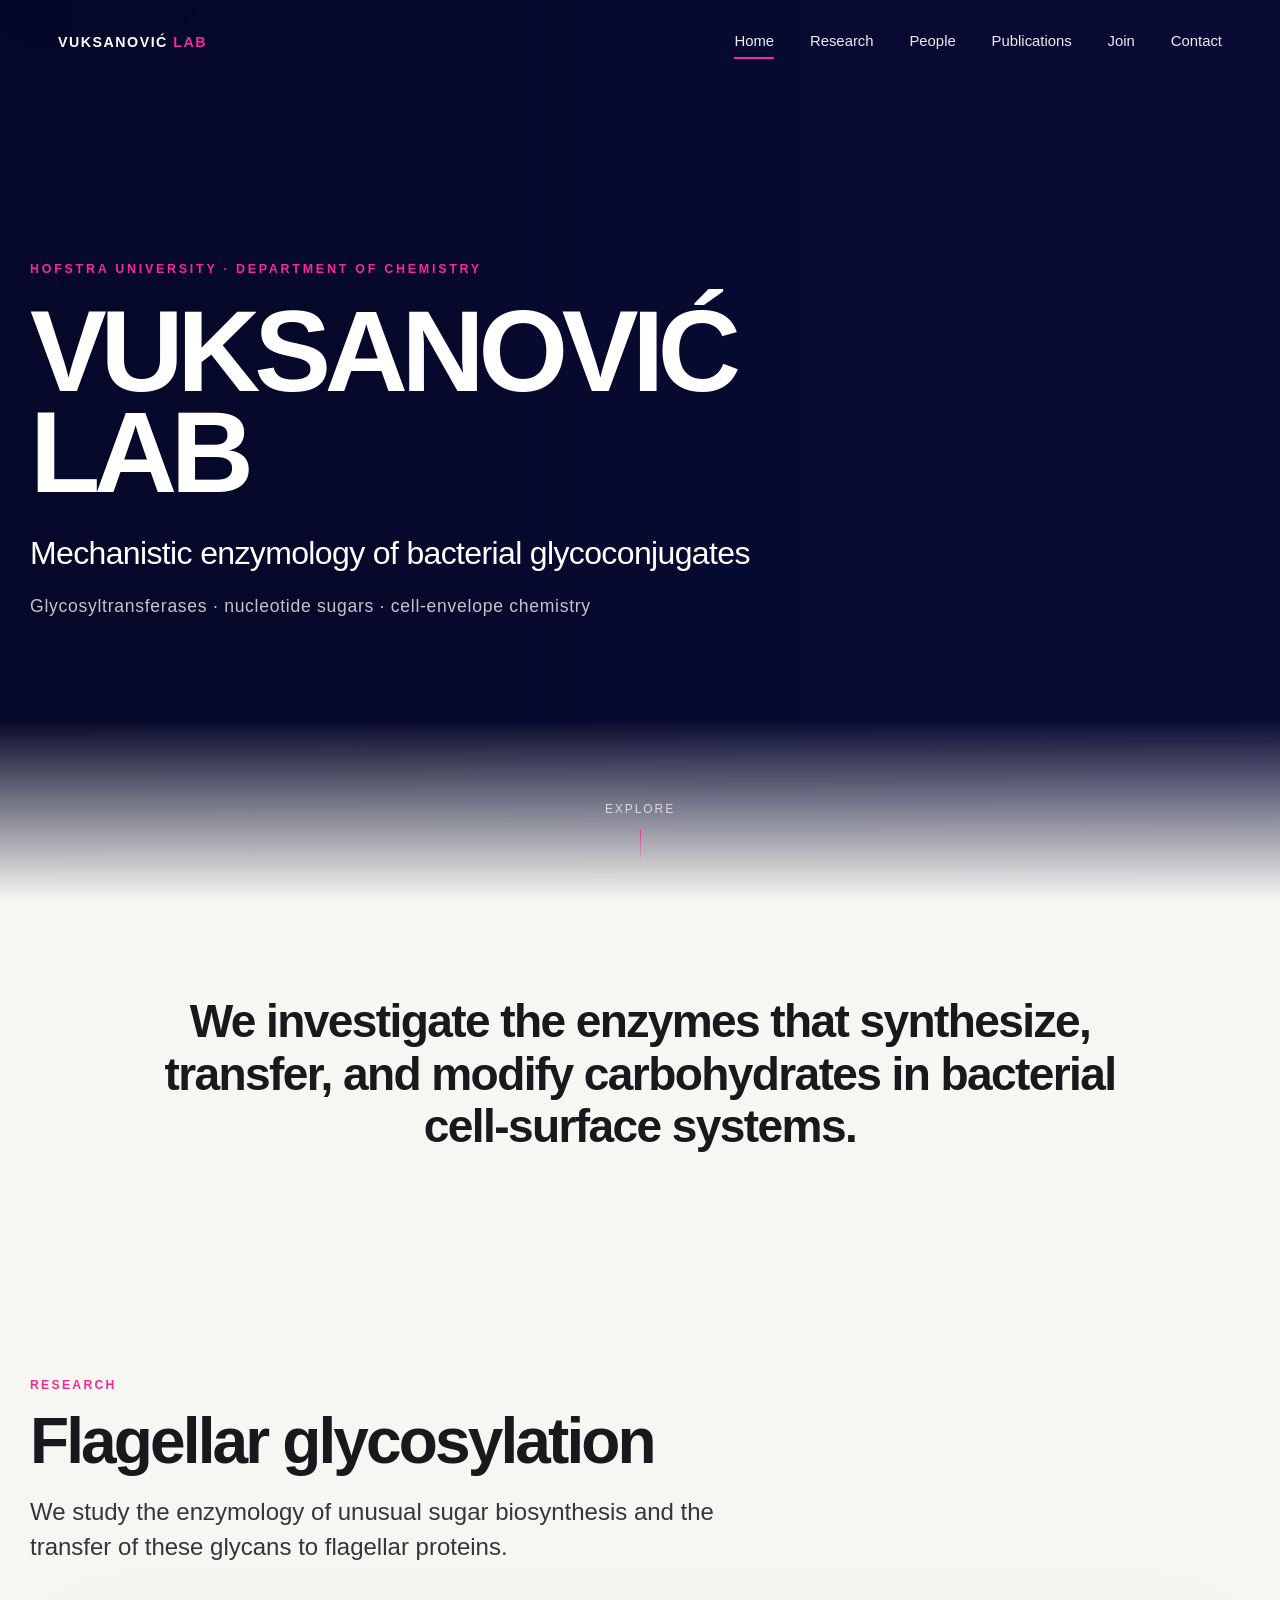
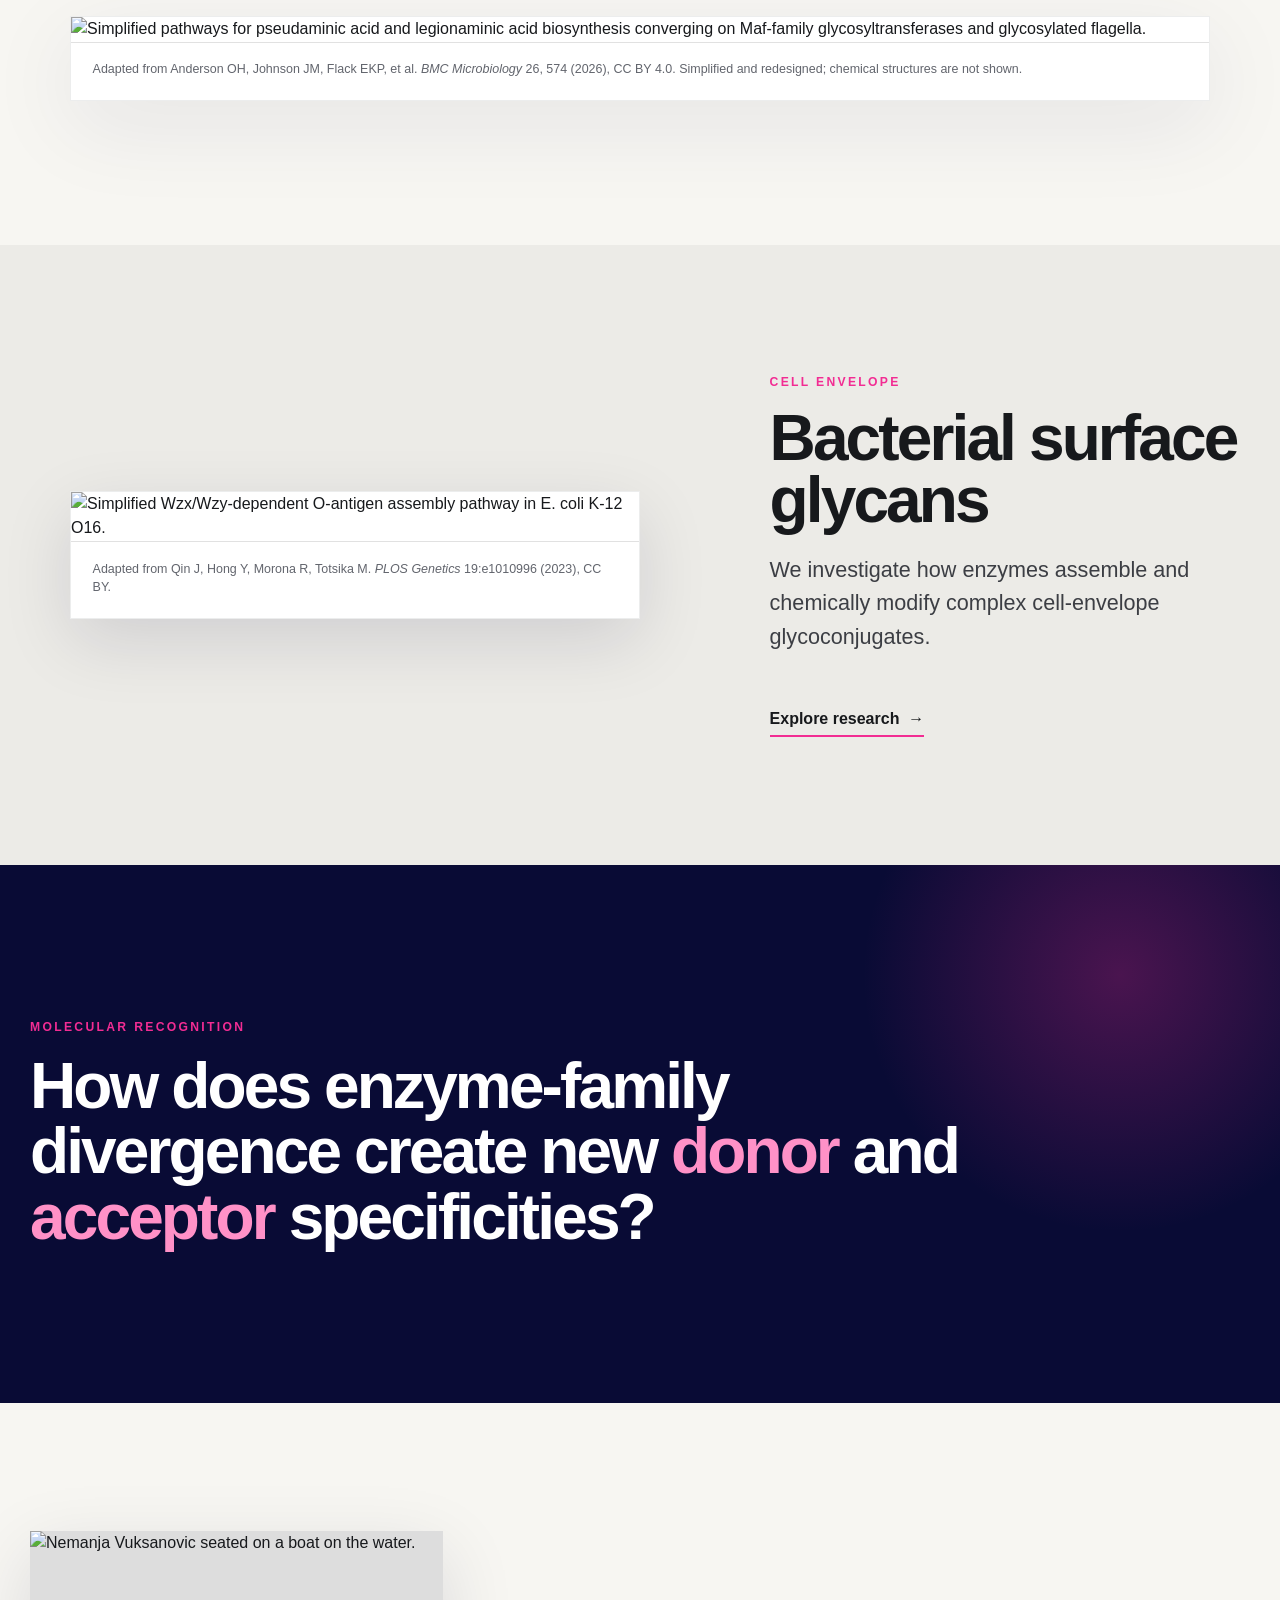
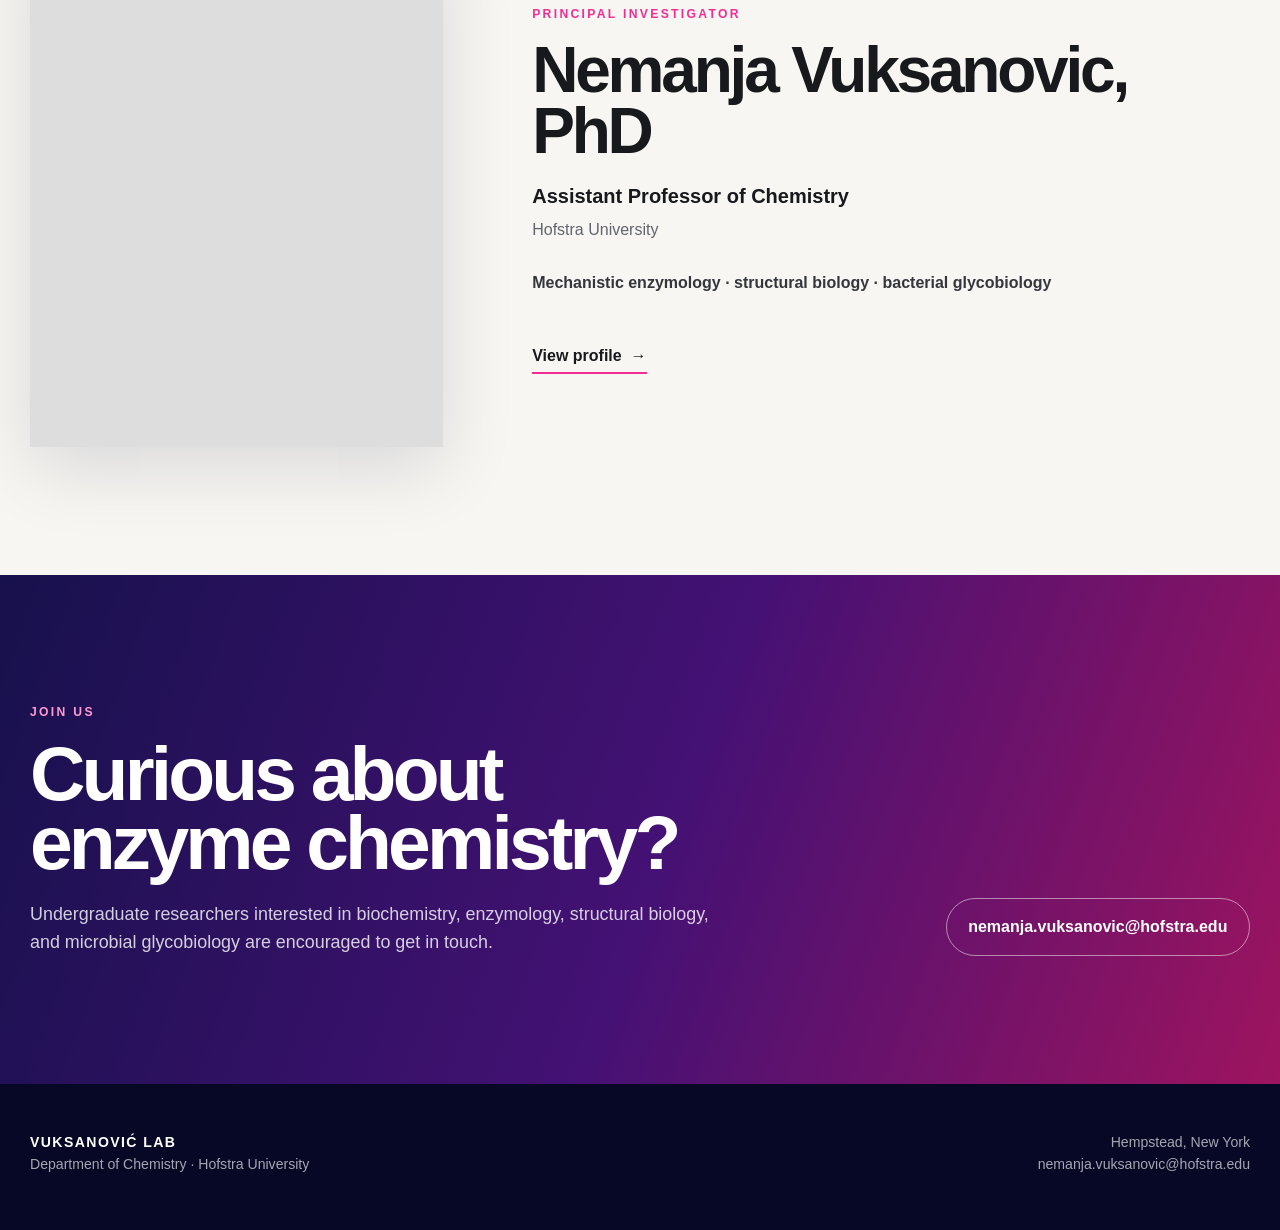
==== index.html @ 2b4db42e "Use approved site images" ====
<!doctype html><html lang="en"><head><meta charset="utf-8"><meta name="viewport" content="width=device-width,initial-scale=1"><meta name="description" content="Vuksanović Lab at Hofstra University: mechanistic enzymology of bacterial glycoconjugates."><title>Vuksanović Lab | Hofstra University</title><link rel="icon" href="assets/favicon.svg"><link rel="stylesheet" href="styles.css"></head><body>
<a class="skip-link" href="#main">Skip to content</a>
<header class="site-header"><nav class="nav" aria-label="Primary"><a class="brand" href="index.html">VUKSANOVIĆ <span>LAB</span></a><button class="menu-toggle" aria-label="Open menu" aria-expanded="false"><svg viewBox="0 0 24 24" aria-hidden="true"><path d="M4 7h16M4 12h16M4 17h16" fill="none" stroke="currentColor" stroke-width="2" stroke-linecap="round"/></svg></button><div class="nav-links"><a class="active" href="index.html">Home</a><a href="research.html">Research</a><a href="people.html">People</a><a href="publications.html">Publications</a><a href="join.html">Join</a><a href="contact.html">Contact</a></div></nav></header>
<main id="main">
<section class="hero"><div class="hero-bg" aria-hidden="true"></div><div class="hero-inner"><p class="eyebrow">Hofstra University · Department of Chemistry</p><h1>VUKSANOVIĆ<br>LAB</h1><p class="hero-subtitle">Mechanistic enzymology of bacterial glycoconjugates</p><p class="hero-meta">Glycosyltransferases · nucleotide sugars · cell-envelope chemistry</p></div><div class="scroll-mark">Explore</div></section>
<section class="section intro"><div class="container reveal"><p>We investigate the enzymes that synthesize, transfer, and modify carbohydrates in bacterial cell-surface systems.</p></div></section>
<section class="section"><div class="container"><div class="reveal"><div class="section-label">Research</div><h2>Flagellar glycosylation</h2><p class="section-lead">We study the enzymology of unusual sugar biosynthesis and the transfer of these glycans to flagellar proteins.</p></div><figure class="figure-card reveal"><img src="https://static.wixstatic.com/media/f7b868_c446d210736243a59dfef25946518d5f~mv2.png" alt="Simplified pathways for pseudaminic acid and legionaminic acid biosynthesis converging on Maf-family glycosyltransferases and glycosylated flagella."><figcaption>Adapted from Anderson OH, Johnson JM, Flack EKP, et al. <em>BMC Microbiology</em> 26, 574 (2026), CC BY 4.0. Simplified and redesigned; chemical structures are not shown.</figcaption></figure></div></section>
<section class="section alt-section"><div class="container split"><figure class="figure-compact reveal"><img src="https://static.wixstatic.com/media/f7b868_b84903d574084ffda3abfe3b3379b134~mv2.png" alt="Simplified Wzx/Wzy-dependent O-antigen assembly pathway in E. coli K-12 O16."><figcaption>Adapted from Qin J, Hong Y, Morona R, Totsika M. <em>PLOS Genetics</em> 19:e1010996 (2023), CC BY.</figcaption></figure><div class="copy reveal"><div class="section-label">Cell envelope</div><h2>Bacterial surface glycans</h2><p>We investigate how enzymes assemble and chemically modify complex cell-envelope glycoconjugates.</p><a class="text-link" href="research.html">Explore research <span aria-hidden="true">→</span></a></div></div></section>
<section class="question"><div class="container reveal"><div class="section-label">Molecular recognition</div><blockquote>How does enzyme-family divergence create new <em>donor</em> and <em>acceptor</em> specificities?</blockquote></div></section>
<section class="section"><div class="container pi-teaser"><div class="pi-photo reveal"><img src="https://static.wixstatic.com/media/f7b868_728fb56a86bb43029dee3d9666854563~mv2.jpg" alt="Nemanja Vuksanovic seated on a boat on the water."></div><div class="pi-copy reveal"><div class="section-label">Principal Investigator</div><h2>Nemanja Vuksanovic, PhD</h2><p class="pi-title">Assistant Professor of Chemistry</p><p class="pi-affiliation">Hofstra University</p><p class="pi-tags">Mechanistic enzymology · structural biology · bacterial glycobiology</p><a class="text-link" href="people.html">View profile <span aria-hidden="true">→</span></a></div></div></section>
<section class="join-strip"><div class="container join-grid reveal"><div><div class="section-label" style="color:#ff9bd0">Join us</div><h2>Curious about<br>enzyme chemistry?</h2><p>Undergraduate researchers interested in biochemistry, enzymology, structural biology, and microbial glycobiology are encouraged to get in touch.</p></div><a class="email-pill" href="mailto:nemanja.vuksanovic@hofstra.edu">nemanja.vuksanovic@hofstra.edu</a></div></section>
</main>
<footer class="site-footer"><div class="footer-grid"><div><div class="footer-brand">VUKSANOVIĆ LAB</div><div>Department of Chemistry · Hofstra University</div></div><div class="footer-right">Hempstead, New York<br><a href="mailto:nemanja.vuksanovic@hofstra.edu">nemanja.vuksanovic@hofstra.edu</a></div></div></footer>
<script src="script.js"></script></body></html>
---- styles.css ----
:root {
  --navy:#090b35;
  --violet:#35106b;
  --magenta:#f22c93;
  --coral:#ff6a74;
  --blue:#395bff;
  --ink:#17191c;
  --muted:#62656d;
  --paper:#f7f6f2;
  --white:#ffffff;
  --line:rgba(23,25,28,.13);
  --max:1220px;
  --shadow:0 22px 70px rgba(9,11,53,.12);
}
*{box-sizing:border-box}
html{scroll-behavior:smooth;background:var(--paper)}
body{margin:0;font-family:Inter,ui-sans-serif,-apple-system,BlinkMacSystemFont,"Segoe UI",Helvetica,Arial,sans-serif;color:var(--ink);background:var(--paper);line-height:1.55;-webkit-font-smoothing:antialiased}
a{color:inherit;text-decoration:none}
img{display:block;max-width:100%}
button{font:inherit}
.skip-link{position:fixed;left:1rem;top:-5rem;z-index:999;background:#fff;padding:.8rem 1rem;border-radius:8px;box-shadow:var(--shadow)}
.skip-link:focus{top:1rem}
.site-header{position:fixed;inset:0 0 auto 0;z-index:100;transition:background .25s ease,box-shadow .25s ease,color .25s ease}
.site-header.scrolled,.site-header.light-page{background:rgba(247,246,242,.95);backdrop-filter:blur(18px);box-shadow:0 1px 0 var(--line);color:var(--ink)}
.nav{max-width:var(--max);height:84px;margin:auto;padding:0 28px;display:flex;align-items:center;justify-content:space-between;gap:2rem}
.brand{font-weight:850;letter-spacing:.105em;font-size:.89rem;color:#fff;white-space:nowrap}
.site-header.scrolled .brand,.site-header.light-page .brand{color:var(--navy)}
.brand span{color:var(--magenta)}
.nav-links{display:flex;align-items:center;gap:clamp(1.1rem,2.8vw,2.5rem);font-size:.93rem;color:rgba(255,255,255,.92)}
.site-header.scrolled .nav-links,.site-header.light-page .nav-links{color:var(--ink)}
.nav-links a{position:relative;padding:.35rem 0}
.nav-links a::after{content:"";position:absolute;left:0;right:100%;bottom:0;height:2px;background:var(--magenta);transition:right .2s ease}
.nav-links a:hover::after,.nav-links a.active::after{right:0}
.menu-toggle{display:none;border:0;background:transparent;color:inherit;width:44px;height:44px;align-items:center;justify-content:center}
.menu-toggle svg{width:24px}
.hero{min-height:100svh;position:relative;display:flex;align-items:center;background:var(--navy);color:#fff;overflow:hidden}
.hero-bg{position:absolute;inset:0;background-image:linear-gradient(90deg,rgba(5,8,39,.93) 0%,rgba(5,8,39,.78) 28%,rgba(5,8,39,.35) 55%,rgba(5,8,39,.05) 100%),url('assets/hero-membrane.webp');background-size:cover;background-position:center center;transform:scale(1.01)}
.hero::after{content:"";position:absolute;inset:auto 0 0;height:180px;background:linear-gradient(transparent,var(--paper));pointer-events:none}
.hero-inner{position:relative;z-index:1;width:min(var(--max),calc(100% - 56px));margin:0 auto;padding:130px 0 150px}
.eyebrow{font-size:.78rem;letter-spacing:.22em;text-transform:uppercase;font-weight:780;color:var(--magenta);margin:0 0 1.35rem}
.hero h1{font-size:clamp(3.8rem,9vw,8.5rem);line-height:.88;letter-spacing:-.055em;margin:0;max-width:900px;font-weight:860}
.hero-subtitle{font-size:clamp(1.25rem,2.5vw,2.25rem);line-height:1.15;max-width:760px;margin:2rem 0 0;font-weight:510;letter-spacing:-.02em}
.hero-meta{margin:1.3rem 0 0;color:rgba(255,255,255,.76);font-size:clamp(.95rem,1.4vw,1.1rem);letter-spacing:.04em}
.scroll-mark{position:absolute;z-index:2;left:50%;bottom:38px;transform:translateX(-50%);color:rgba(255,255,255,.7);font-size:.75rem;letter-spacing:.16em;text-transform:uppercase;display:flex;flex-direction:column;align-items:center;gap:.7rem}
.scroll-mark::after{content:"";width:1px;height:32px;background:linear-gradient(var(--magenta),transparent)}
.section{padding:clamp(80px,10vw,140px) 28px}
.container{width:min(var(--max),100%);margin:0 auto}
.intro{padding-top:95px;padding-bottom:95px;text-align:center}
.intro p{font-size:clamp(1.7rem,3.6vw,3.35rem);line-height:1.14;letter-spacing:-.035em;max-width:1030px;margin:0 auto;font-weight:620}
.section-label{font-size:.76rem;letter-spacing:.19em;text-transform:uppercase;font-weight:800;color:var(--magenta);margin-bottom:1.05rem}
.section h2,.page-hero h1{font-size:clamp(2.6rem,5vw,5rem);line-height:.96;letter-spacing:-.045em;margin:0;font-weight:830}
.section-lead{font-size:clamp(1.15rem,2vw,1.5rem);line-height:1.45;max-width:760px;color:#34363c;margin:1.4rem 0 0}
.figure-card{margin-top:3.2rem;background:#fff;border:1px solid rgba(23,25,28,.08);box-shadow:0 24px 90px rgba(29,25,74,.08);overflow:hidden}
.figure-card img{width:100%;height:auto;background:#fff}
figcaption{padding:1.1rem 1.35rem 1.3rem;color:var(--muted);font-size:.78rem;line-height:1.5;border-top:1px solid var(--line)}
figcaption a{text-decoration:underline;text-decoration-color:rgba(242,44,147,.45);text-underline-offset:3px}
.alt-section{background:#ecebe7}
.split{display:grid;grid-template-columns:minmax(0,1.15fr) minmax(320px,.85fr);align-items:center;gap:clamp(40px,7vw,96px)}
.split.reverse{grid-template-columns:minmax(320px,.85fr) minmax(0,1.15fr)}
.split .copy p{font-size:clamp(1.08rem,1.8vw,1.35rem);color:#3c3e44;max-width:570px}
.figure-compact{background:#fff;box-shadow:var(--shadow);padding:0;border:1px solid rgba(23,25,28,.08)}
.question{padding:clamp(100px,12vw,170px) 28px;background:var(--navy);color:#fff;position:relative;overflow:hidden}
.question::before{content:"";position:absolute;width:520px;height:520px;border-radius:50%;background:radial-gradient(circle,rgba(242,44,147,.28),transparent 70%);right:-100px;top:-150px}
.question .container{position:relative}
.question blockquote{margin:0;max-width:980px;font-size:clamp(2.2rem,5vw,5.5rem);line-height:1.02;letter-spacing:-.045em;font-weight:720}
.question em{font-style:normal;color:#ff91c7}
.pi-teaser{display:grid;grid-template-columns:minmax(300px,.73fr) minmax(0,1.27fr);gap:clamp(48px,7vw,110px);align-items:center}
.pi-photo{aspect-ratio:4/5;overflow:hidden;background:#ddd;box-shadow:var(--shadow)}
.pi-photo img{width:100%;height:100%;object-fit:cover}
.pi-copy h2{font-size:clamp(2.6rem,5vw,5rem);margin:0;letter-spacing:-.05em;line-height:.95}
.pi-title{font-size:1.25rem;font-weight:680;margin:1.2rem 0 .35rem}
.pi-affiliation{color:var(--muted);margin:0 0 1.8rem}
.pi-tags{font-weight:650;color:#34363c}
.text-link{display:inline-flex;align-items:center;gap:.55rem;margin-top:2rem;font-weight:750;border-bottom:2px solid var(--magenta);padding-bottom:.2rem}
.join-strip{background:linear-gradient(110deg,#17114d,#441174 52%,#9d145f);color:#fff;padding:clamp(85px,10vw,130px) 28px}
.join-grid{display:grid;grid-template-columns:1fr auto;gap:2rem;align-items:end}
.join-strip h2{font-size:clamp(3rem,6vw,6rem);line-height:.9;letter-spacing:-.05em;margin:0}
.join-strip p{font-size:1.12rem;max-width:680px;color:rgba(255,255,255,.8);margin:1.5rem 0 0}
.email-pill{display:inline-block;border:1px solid rgba(255,255,255,.5);border-radius:999px;padding:1rem 1.35rem;font-weight:700;white-space:nowrap;transition:background .2s,color .2s}
.email-pill:hover{background:#fff;color:var(--navy)}
.site-footer{background:#070826;color:rgba(255,255,255,.64);padding:48px 28px 54px;font-size:.88rem}
.footer-grid{width:min(var(--max),100%);margin:auto;display:flex;justify-content:space-between;gap:2rem;align-items:flex-end}
.footer-brand{color:#fff;font-weight:820;letter-spacing:.1em}
.footer-right{text-align:right}
.page-hero{padding:165px 28px 78px;background:var(--paper);border-bottom:1px solid var(--line)}
.page-hero .container{display:grid;grid-template-columns:1fr 1fr;gap:4rem;align-items:end}
.page-hero p{font-size:1.15rem;color:var(--muted);max-width:600px;margin:0}
.research-block{padding:clamp(90px,10vw,140px) 28px;border-bottom:1px solid var(--line)}
.research-block:nth-child(even){background:#efeee9}
.research-number{font-variant-numeric:tabular-nums;color:var(--magenta);font-size:.8rem;letter-spacing:.15em;font-weight:800;margin-bottom:1.3rem}
.research-block h2{font-size:clamp(2.4rem,5vw,4.7rem);line-height:.98;letter-spacing:-.045em;margin:0 0 1.4rem}
.research-block .desc{font-size:clamp(1.08rem,1.8vw,1.35rem);max-width:750px;color:#42444a}
.people-layout{display:grid;grid-template-columns:minmax(320px,.82fr) minmax(0,1.18fr);gap:clamp(50px,8vw,110px);align-items:start}
.people-layout .pi-photo{position:sticky;top:112px}
.bio h1{font-size:clamp(2.9rem,5.8vw,5.9rem);line-height:.92;letter-spacing:-.05em;margin:0}
.bio .role{font-size:1.28rem;font-weight:760;margin:1.5rem 0 0}
.bio .institution{font-size:1.04rem;color:var(--muted);margin:.25rem 0 2.2rem}
.bio p{font-size:clamp(1.05rem,1.55vw,1.23rem);max-width:770px;color:#34363c}
.bio p+p{margin-top:1.3rem}
.simple-content{max-width:850px}
.simple-content h2{font-size:clamp(2rem,4vw,3.6rem);letter-spacing:-.04em;margin:0 0 1rem}
.simple-content p{font-size:1.15rem;color:#41434a}
.publication-placeholder{border-top:1px solid var(--line);padding-top:2rem;margin-top:3.5rem;color:var(--muted)}
.contact-card{background:#fff;border:1px solid var(--line);box-shadow:var(--shadow);padding:clamp(28px,5vw,60px);margin-top:3.5rem;display:grid;grid-template-columns:1fr 1fr;gap:3rem}
.contact-card strong{display:block;font-size:.78rem;letter-spacing:.13em;text-transform:uppercase;margin-bottom:.65rem;color:var(--magenta)}
.contact-card a{font-size:clamp(1.1rem,2vw,1.4rem);font-weight:700;text-decoration:underline;text-decoration-color:rgba(242,44,147,.45);text-underline-offset:4px}
.reveal{opacity:0;transform:translateY(24px);transition:opacity .65s ease,transform .65s ease}
.reveal.visible{opacity:1;transform:none}
@media (prefers-reduced-motion:reduce){html{scroll-behavior:auto}.reveal{opacity:1;transform:none;transition:none}.site-header{transition:none}}
@media (max-width:860px){
 .nav{height:72px;padding:0 20px}.brand{font-size:.78rem}.menu-toggle{display:flex;color:#fff}.site-header.scrolled .menu-toggle,.site-header.light-page .menu-toggle{color:var(--ink)}
 .nav-links{position:fixed;inset:72px 0 auto;background:rgba(247,246,242,.98);color:var(--ink)!important;display:none;flex-direction:column;align-items:flex-start;padding:24px 28px 30px;border-bottom:1px solid var(--line);gap:1rem}.nav-links.open{display:flex}
 .hero-bg{background-image:linear-gradient(90deg,rgba(5,8,39,.91),rgba(5,8,39,.45)),url('assets/hero-membrane.webp');background-position:58% center}
 .hero-inner{width:min(100% - 40px,var(--max));padding-top:120px}.hero h1{font-size:clamp(3.6rem,18vw,6rem)}
 .split,.split.reverse,.pi-teaser,.people-layout,.page-hero .container,.contact-card{grid-template-columns:1fr}.split.reverse .copy{order:-1}
 .pi-teaser{gap:38px}.pi-photo{max-width:560px}.people-layout .pi-photo{position:static;max-width:650px}
 .join-grid{grid-template-columns:1fr}.email-pill{justify-self:start}.footer-grid{display:block}.footer-right{text-align:left;margin-top:1.5rem}
 .page-hero{padding-top:128px}.page-hero .container{gap:1.8rem}.question blockquote{font-size:clamp(2.5rem,10vw,4.8rem)}
}
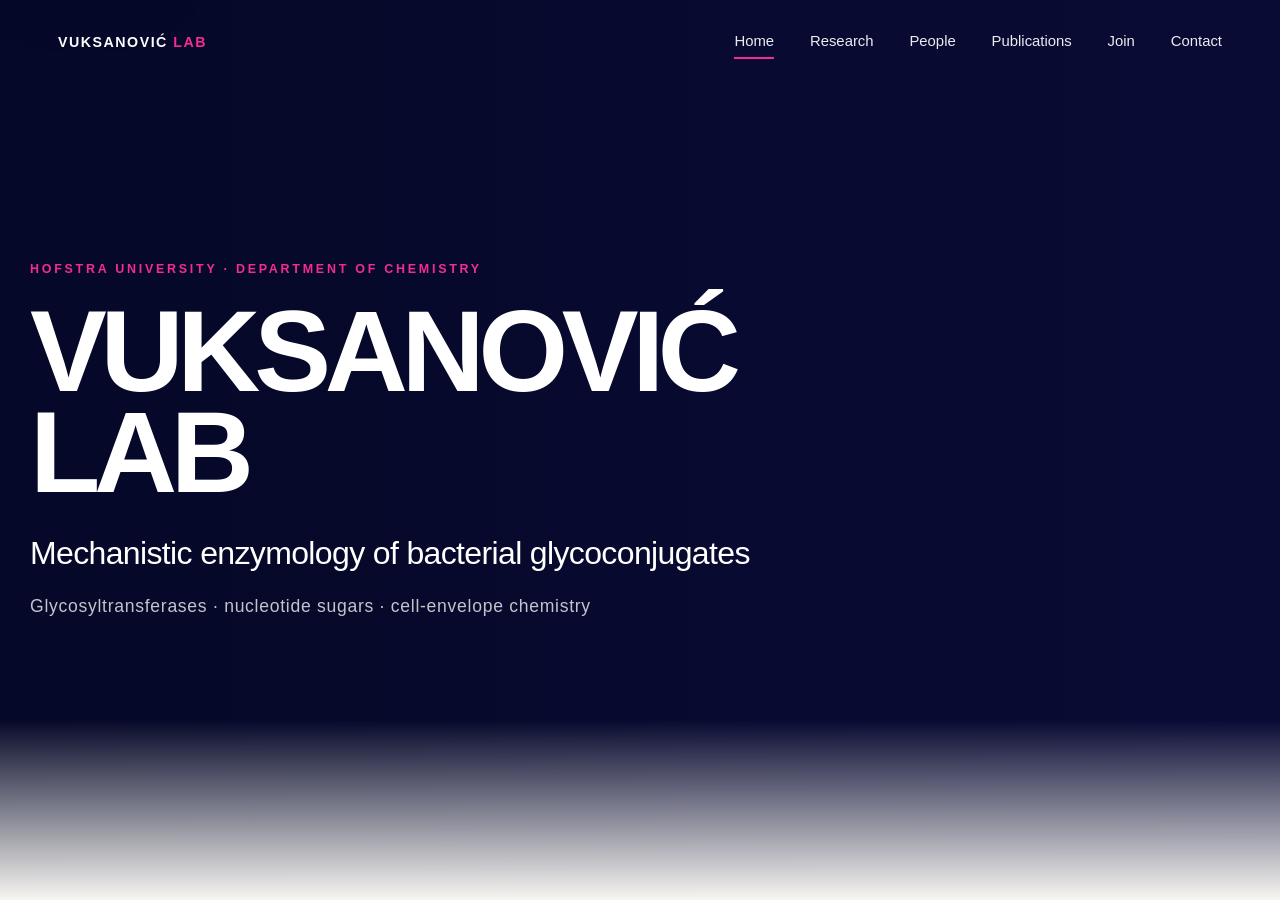
==== commit f81b6475: "Make homepage a single-screen landing page" ====
--- a/index.html
+++ b/index.html
@@ -1,14 +1,7 @@
-<!doctype html><html lang="en"><head><meta charset="utf-8"><meta name="viewport" content="width=device-width,initial-scale=1"><meta name="description" content="Vuksanović Lab at Hofstra University: mechanistic enzymology of bacterial glycoconjugates."><title>Vuksanović Lab | Hofstra University</title><link rel="icon" href="assets/favicon.svg"><link rel="stylesheet" href="styles.css"></head><body>
+<!doctype html><html lang="en"><head><meta charset="utf-8"><meta name="viewport" content="width=device-width,initial-scale=1"><meta name="description" content="Vuksanović Lab at Hofstra University: mechanistic enzymology of bacterial glycoconjugates."><title>Vuksanović Lab | Hofstra University</title><link rel="icon" href="assets/favicon.svg"><link rel="stylesheet" href="styles.css"></head><body class="home-page">
 <a class="skip-link" href="#main">Skip to content</a>
 <header class="site-header"><nav class="nav" aria-label="Primary"><a class="brand" href="index.html">VUKSANOVIĆ <span>LAB</span></a><button class="menu-toggle" aria-label="Open menu" aria-expanded="false"><svg viewBox="0 0 24 24" aria-hidden="true"><path d="M4 7h16M4 12h16M4 17h16" fill="none" stroke="currentColor" stroke-width="2" stroke-linecap="round"/></svg></button><div class="nav-links"><a class="active" href="index.html">Home</a><a href="research.html">Research</a><a href="people.html">People</a><a href="publications.html">Publications</a><a href="join.html">Join</a><a href="contact.html">Contact</a></div></nav></header>
 <main id="main">
-<section class="hero"><div class="hero-bg" aria-hidden="true"></div><div class="hero-inner"><p class="eyebrow">Hofstra University · Department of Chemistry</p><h1>VUKSANOVIĆ<br>LAB</h1><p class="hero-subtitle">Mechanistic enzymology of bacterial glycoconjugates</p><p class="hero-meta">Glycosyltransferases · nucleotide sugars · cell-envelope chemistry</p></div><div class="scroll-mark">Explore</div></section>
-<section class="section intro"><div class="container reveal"><p>We investigate the enzymes that synthesize, transfer, and modify carbohydrates in bacterial cell-surface systems.</p></div></section>
-<section class="section"><div class="container"><div class="reveal"><div class="section-label">Research</div><h2>Flagellar glycosylation</h2><p class="section-lead">We study the enzymology of unusual sugar biosynthesis and the transfer of these glycans to flagellar proteins.</p></div><figure class="figure-card reveal"><img src="https://static.wixstatic.com/media/f7b868_c446d210736243a59dfef25946518d5f~mv2.png" alt="Simplified pathways for pseudaminic acid and legionaminic acid biosynthesis converging on Maf-family glycosyltransferases and glycosylated flagella."><figcaption>Adapted from Anderson OH, Johnson JM, Flack EKP, et al. <em>BMC Microbiology</em> 26, 574 (2026), CC BY 4.0. Simplified and redesigned; chemical structures are not shown.</figcaption></figure></div></section>
-<section class="section alt-section"><div class="container split"><figure class="figure-compact reveal"><img src="https://static.wixstatic.com/media/f7b868_b84903d574084ffda3abfe3b3379b134~mv2.png" alt="Simplified Wzx/Wzy-dependent O-antigen assembly pathway in E. coli K-12 O16."><figcaption>Adapted from Qin J, Hong Y, Morona R, Totsika M. <em>PLOS Genetics</em> 19:e1010996 (2023), CC BY.</figcaption></figure><div class="copy reveal"><div class="section-label">Cell envelope</div><h2>Bacterial surface glycans</h2><p>We investigate how enzymes assemble and chemically modify complex cell-envelope glycoconjugates.</p><a class="text-link" href="research.html">Explore research <span aria-hidden="true">→</span></a></div></div></section>
-<section class="question"><div class="container reveal"><div class="section-label">Molecular recognition</div><blockquote>How does enzyme-family divergence create new <em>donor</em> and <em>acceptor</em> specificities?</blockquote></div></section>
-<section class="section"><div class="container pi-teaser"><div class="pi-photo reveal"><img src="https://static.wixstatic.com/media/f7b868_728fb56a86bb43029dee3d9666854563~mv2.jpg" alt="Nemanja Vuksanovic seated on a boat on the water."></div><div class="pi-copy reveal"><div class="section-label">Principal Investigator</div><h2>Nemanja Vuksanovic, PhD</h2><p class="pi-title">Assistant Professor of Chemistry</p><p class="pi-affiliation">Hofstra University</p><p class="pi-tags">Mechanistic enzymology · structural biology · bacterial glycobiology</p><a class="text-link" href="people.html">View profile <span aria-hidden="true">→</span></a></div></div></section>
-<section class="join-strip"><div class="container join-grid reveal"><div><div class="section-label" style="color:#ff9bd0">Join us</div><h2>Curious about<br>enzyme chemistry?</h2><p>Undergraduate researchers interested in biochemistry, enzymology, structural biology, and microbial glycobiology are encouraged to get in touch.</p></div><a class="email-pill" href="mailto:nemanja.vuksanovic@hofstra.edu">nemanja.vuksanovic@hofstra.edu</a></div></section>
+<section class="hero home-hero"><div class="hero-bg" aria-hidden="true"></div><div class="hero-inner"><p class="eyebrow">Hofstra University · Department of Chemistry</p><h1>VUKSANOVIĆ<br>LAB</h1><p class="hero-subtitle">Mechanistic enzymology of bacterial glycoconjugates</p><p class="hero-meta">Glycosyltransferases · nucleotide sugars · cell-envelope chemistry</p></div></section>
 </main>
-<footer class="site-footer"><div class="footer-grid"><div><div class="footer-brand">VUKSANOVIĆ LAB</div><div>Department of Chemistry · Hofstra University</div></div><div class="footer-right">Hempstead, New York<br><a href="mailto:nemanja.vuksanovic@hofstra.edu">nemanja.vuksanovic@hofstra.edu</a></div></div></footer>
 <script src="script.js"></script></body></html>
--- a/styles.css
+++ b/styles.css
@@ -34,7 +34,7 @@
 .menu-toggle{display:none;border:0;background:transparent;color:inherit;width:44px;height:44px;align-items:center;justify-content:center}
 .menu-toggle svg{width:24px}
 .hero{min-height:100svh;position:relative;display:flex;align-items:center;background:var(--navy);color:#fff;overflow:hidden}
-.hero-bg{position:absolute;inset:0;background-image:linear-gradient(90deg,rgba(5,8,39,.93) 0%,rgba(5,8,39,.78) 28%,rgba(5,8,39,.35) 55%,rgba(5,8,39,.05) 100%),url('assets/hero-membrane.webp');background-size:cover;background-position:center center;transform:scale(1.01)}
+.hero-bg{position:absolute;inset:0;background-image:linear-gradient(90deg,rgba(5,8,39,.93) 0%,rgba(5,8,39,.78) 28%,rgba(5,8,39,.35) 55%,rgba(5,8,39,.05) 100%),url('https://static.wixstatic.com/media/f7b868_eec6115612794b22b2e714ac04f7f9d2~mv2.png');background-size:cover;background-position:center center;transform:scale(1.01)}
 .hero::after{content:"";position:absolute;inset:auto 0 0;height:180px;background:linear-gradient(transparent,var(--paper));pointer-events:none}
 .hero-inner{position:relative;z-index:1;width:min(var(--max),calc(100% - 56px));margin:0 auto;padding:130px 0 150px}
 .eyebrow{font-size:.78rem;letter-spacing:.22em;text-transform:uppercase;font-weight:780;color:var(--magenta);margin:0 0 1.35rem}
@@ -110,7 +110,7 @@
 @media (max-width:860px){
  .nav{height:72px;padding:0 20px}.brand{font-size:.78rem}.menu-toggle{display:flex;color:#fff}.site-header.scrolled .menu-toggle,.site-header.light-page .menu-toggle{color:var(--ink)}
  .nav-links{position:fixed;inset:72px 0 auto;background:rgba(247,246,242,.98);color:var(--ink)!important;display:none;flex-direction:column;align-items:flex-start;padding:24px 28px 30px;border-bottom:1px solid var(--line);gap:1rem}.nav-links.open{display:flex}
- .hero-bg{background-image:linear-gradient(90deg,rgba(5,8,39,.91),rgba(5,8,39,.45)),url('assets/hero-membrane.webp');background-position:58% center}
+ .hero-bg{background-image:linear-gradient(90deg,rgba(5,8,39,.91),rgba(5,8,39,.45)),url('https://static.wixstatic.com/media/f7b868_eec6115612794b22b2e714ac04f7f9d2~mv2.png');background-position:58% center}
  .hero-inner{width:min(100% - 40px,var(--max));padding-top:120px}.hero h1{font-size:clamp(3.6rem,18vw,6rem)}
  .split,.split.reverse,.pi-teaser,.people-layout,.page-hero .container,.contact-card{grid-template-columns:1fr}.split.reverse .copy{order:-1}
  .pi-teaser{gap:38px}.pi-photo{max-width:560px}.people-layout .pi-photo{position:static;max-width:650px}
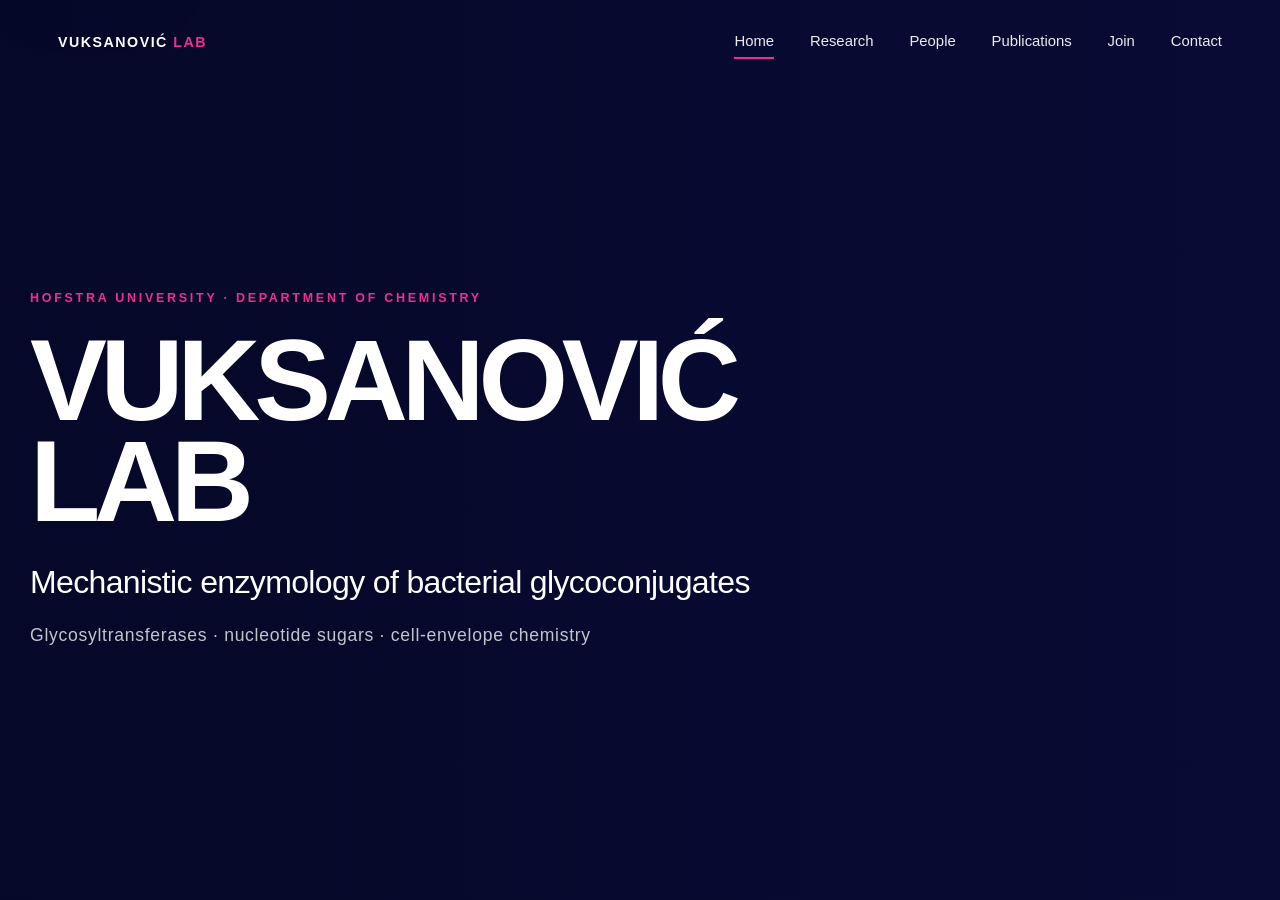
==== commit c746be45: "Load single-screen homepage styles" ====
--- a/index.html
+++ b/index.html
@@ -1,4 +1,4 @@
-<!doctype html><html lang="en"><head><meta charset="utf-8"><meta name="viewport" content="width=device-width,initial-scale=1"><meta name="description" content="Vuksanović Lab at Hofstra University: mechanistic enzymology of bacterial glycoconjugates."><title>Vuksanović Lab | Hofstra University</title><link rel="icon" href="assets/favicon.svg"><link rel="stylesheet" href="styles.css"></head><body class="home-page">
+<!doctype html><html lang="en"><head><meta charset="utf-8"><meta name="viewport" content="width=device-width,initial-scale=1"><meta name="description" content="Vuksanović Lab at Hofstra University: mechanistic enzymology of bacterial glycoconjugates."><title>Vuksanović Lab | Hofstra University</title><link rel="icon" href="assets/favicon.svg"><link rel="stylesheet" href="styles.css"><link rel="stylesheet" href="home.css"></head><body class="home-page">
 <a class="skip-link" href="#main">Skip to content</a>
 <header class="site-header"><nav class="nav" aria-label="Primary"><a class="brand" href="index.html">VUKSANOVIĆ <span>LAB</span></a><button class="menu-toggle" aria-label="Open menu" aria-expanded="false"><svg viewBox="0 0 24 24" aria-hidden="true"><path d="M4 7h16M4 12h16M4 17h16" fill="none" stroke="currentColor" stroke-width="2" stroke-linecap="round"/></svg></button><div class="nav-links"><a class="active" href="index.html">Home</a><a href="research.html">Research</a><a href="people.html">People</a><a href="publications.html">Publications</a><a href="join.html">Join</a><a href="contact.html">Contact</a></div></nav></header>
 <main id="main">
--- a/home.css
+++ b/home.css
@@ -0,0 +1,19 @@
+html, body.home-page { height:100%; overflow:hidden; background:#090b35; }
+body.home-page main { height:100svh; overflow:hidden; }
+body.home-page .home-hero { height:100svh; min-height:100svh; }
+body.home-page .hero::after { display:none; }
+body.home-page .hero-inner { padding:110px 0 72px; }
+body.home-page .hero-bg { transform:none; }
+@media (max-height:700px) and (min-width:861px){
+  body.home-page .hero-inner{padding:96px 0 48px}
+  body.home-page .hero h1{font-size:clamp(3.6rem,8vw,6.8rem)}
+  body.home-page .hero-subtitle{margin-top:1.25rem;font-size:clamp(1.1rem,2vw,1.65rem)}
+  body.home-page .hero-meta{margin-top:.8rem;font-size:.92rem}
+  body.home-page .eyebrow{margin-bottom:.9rem}
+}
+@media (max-width:860px){
+  body.home-page .hero-inner{padding:92px 0 46px}
+  body.home-page .hero h1{font-size:clamp(3.2rem,17vw,5.8rem)}
+  body.home-page .hero-subtitle{margin-top:1.35rem}
+  body.home-page .hero-meta{margin-top:.9rem}
+}
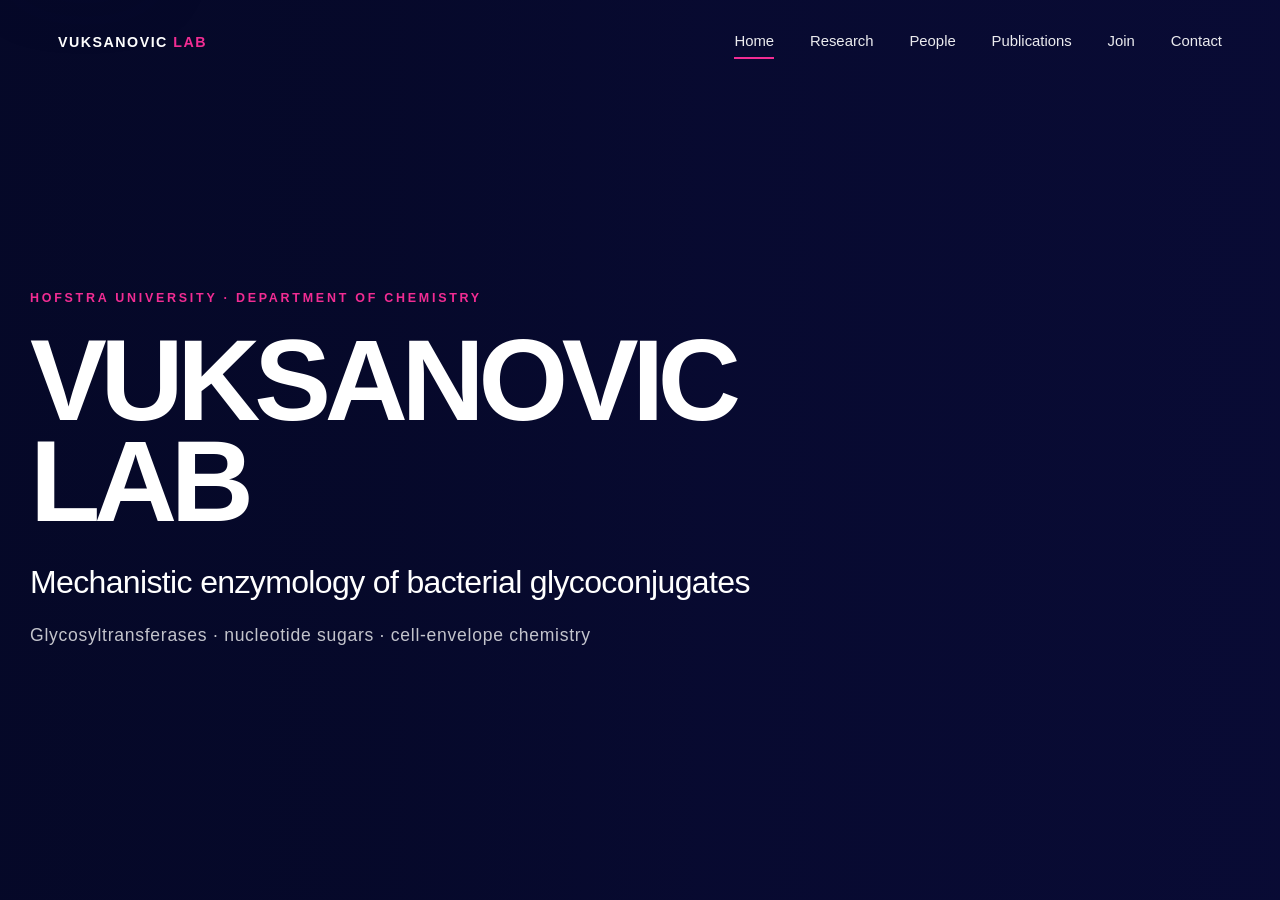
==== commit 6ead507c: "Remove diacritic from lab name" ====
--- a/index.html
+++ b/index.html
@@ -1,7 +1,7 @@
-<!doctype html><html lang="en"><head><meta charset="utf-8"><meta name="viewport" content="width=device-width,initial-scale=1"><meta name="description" content="Vuksanović Lab at Hofstra University: mechanistic enzymology of bacterial glycoconjugates."><title>Vuksanović Lab | Hofstra University</title><link rel="icon" href="assets/favicon.svg"><link rel="stylesheet" href="styles.css"><link rel="stylesheet" href="home.css"></head><body class="home-page">
+<!doctype html><html lang="en"><head><meta charset="utf-8"><meta name="viewport" content="width=device-width,initial-scale=1"><meta name="description" content="Vuksanovic Lab at Hofstra University: mechanistic enzymology of bacterial glycoconjugates."><title>Vuksanovic Lab | Hofstra University</title><link rel="icon" href="assets/favicon.svg"><link rel="stylesheet" href="styles.css"><link rel="stylesheet" href="home.css"></head><body class="home-page">
 <a class="skip-link" href="#main">Skip to content</a>
-<header class="site-header"><nav class="nav" aria-label="Primary"><a class="brand" href="index.html">VUKSANOVIĆ <span>LAB</span></a><button class="menu-toggle" aria-label="Open menu" aria-expanded="false"><svg viewBox="0 0 24 24" aria-hidden="true"><path d="M4 7h16M4 12h16M4 17h16" fill="none" stroke="currentColor" stroke-width="2" stroke-linecap="round"/></svg></button><div class="nav-links"><a class="active" href="index.html">Home</a><a href="research.html">Research</a><a href="people.html">People</a><a href="publications.html">Publications</a><a href="join.html">Join</a><a href="contact.html">Contact</a></div></nav></header>
+<header class="site-header"><nav class="nav" aria-label="Primary"><a class="brand" href="index.html">VUKSANOVIC <span>LAB</span></a><button class="menu-toggle" aria-label="Open menu" aria-expanded="false"><svg viewBox="0 0 24 24" aria-hidden="true"><path d="M4 7h16M4 12h16M4 17h16" fill="none" stroke="currentColor" stroke-width="2" stroke-linecap="round"/></svg></button><div class="nav-links"><a class="active" href="index.html">Home</a><a href="research.html">Research</a><a href="people.html">People</a><a href="publications.html">Publications</a><a href="join.html">Join</a><a href="contact.html">Contact</a></div></nav></header>
 <main id="main">
-<section class="hero home-hero"><div class="hero-bg" aria-hidden="true"></div><div class="hero-inner"><p class="eyebrow">Hofstra University · Department of Chemistry</p><h1>VUKSANOVIĆ<br>LAB</h1><p class="hero-subtitle">Mechanistic enzymology of bacterial glycoconjugates</p><p class="hero-meta">Glycosyltransferases · nucleotide sugars · cell-envelope chemistry</p></div></section>
+<section class="hero home-hero"><div class="hero-bg" aria-hidden="true"></div><div class="hero-inner"><p class="eyebrow">Hofstra University · Department of Chemistry</p><h1>VUKSANOVIC<br>LAB</h1><p class="hero-subtitle">Mechanistic enzymology of bacterial glycoconjugates</p><p class="hero-meta">Glycosyltransferases · nucleotide sugars · cell-envelope chemistry</p></div></section>
 </main>
 <script src="script.js"></script></body></html>
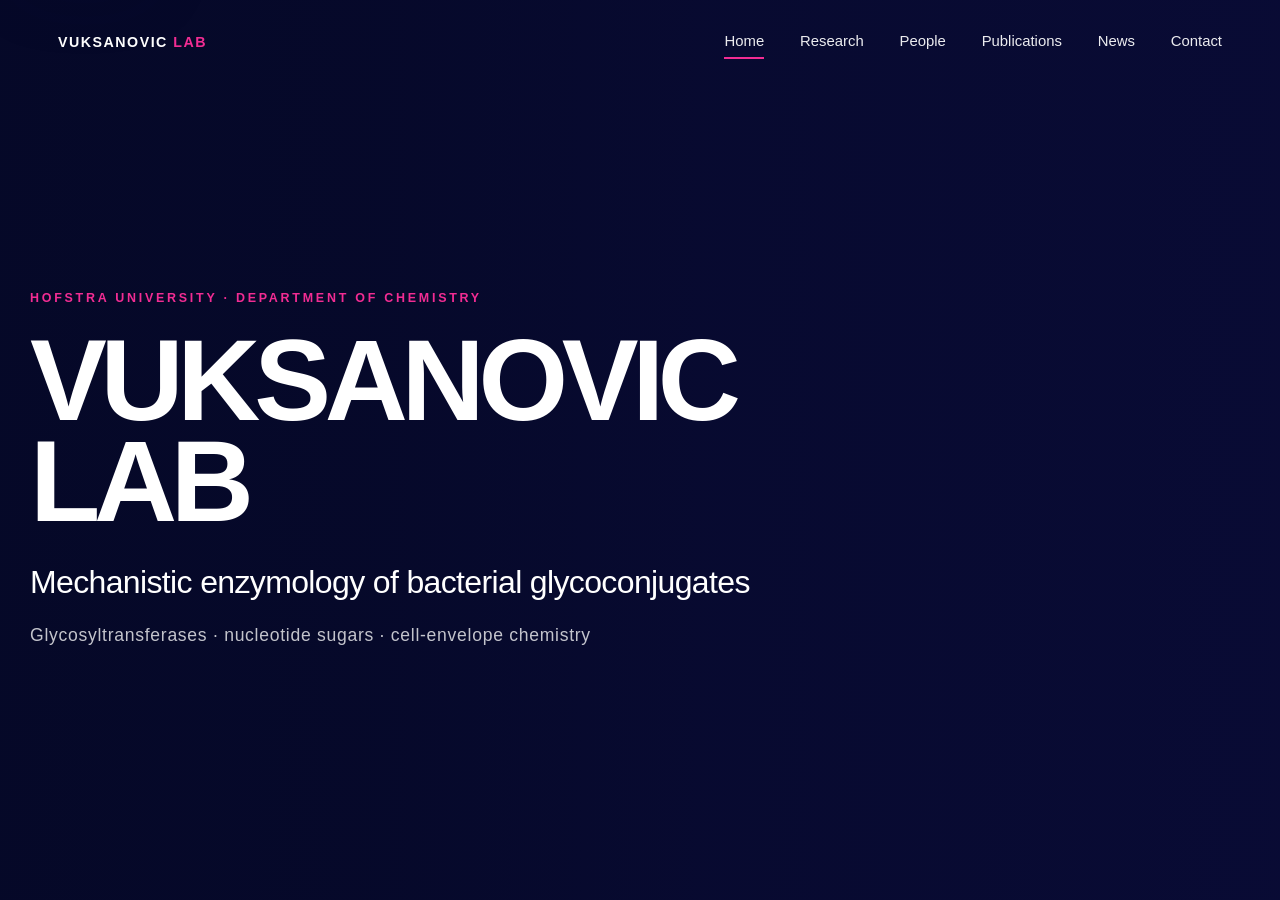
==== commit 9dfad78e: "Replace Join with News in homepage navigation" ====
--- a/index.html
+++ b/index.html
@@ -1,6 +1,6 @@
 <!doctype html><html lang="en"><head><meta charset="utf-8"><meta name="viewport" content="width=device-width,initial-scale=1"><meta name="description" content="Vuksanovic Lab at Hofstra University: mechanistic enzymology of bacterial glycoconjugates."><title>Vuksanovic Lab | Hofstra University</title><link rel="icon" href="assets/favicon.svg"><link rel="stylesheet" href="styles.css"><link rel="stylesheet" href="home.css"></head><body class="home-page">
 <a class="skip-link" href="#main">Skip to content</a>
-<header class="site-header"><nav class="nav" aria-label="Primary"><a class="brand" href="index.html">VUKSANOVIC <span>LAB</span></a><button class="menu-toggle" aria-label="Open menu" aria-expanded="false"><svg viewBox="0 0 24 24" aria-hidden="true"><path d="M4 7h16M4 12h16M4 17h16" fill="none" stroke="currentColor" stroke-width="2" stroke-linecap="round"/></svg></button><div class="nav-links"><a class="active" href="index.html">Home</a><a href="research.html">Research</a><a href="people.html">People</a><a href="publications.html">Publications</a><a href="join.html">Join</a><a href="contact.html">Contact</a></div></nav></header>
+<header class="site-header"><nav class="nav" aria-label="Primary"><a class="brand" href="index.html">VUKSANOVIC <span>LAB</span></a><button class="menu-toggle" aria-label="Open menu" aria-expanded="false"><svg viewBox="0 0 24 24" aria-hidden="true"><path d="M4 7h16M4 12h16M4 17h16" fill="none" stroke="currentColor" stroke-width="2" stroke-linecap="round"/></svg></button><div class="nav-links"><a class="active" href="index.html">Home</a><a href="research.html">Research</a><a href="people.html">People</a><a href="publications.html">Publications</a><a href="news.html">News</a><a href="contact.html">Contact</a></div></nav></header>
 <main id="main">
 <section class="hero home-hero"><div class="hero-bg" aria-hidden="true"></div><div class="hero-inner"><p class="eyebrow">Hofstra University · Department of Chemistry</p><h1>VUKSANOVIC<br>LAB</h1><p class="hero-subtitle">Mechanistic enzymology of bacterial glycoconjugates</p><p class="hero-meta">Glycosyltransferases · nucleotide sugars · cell-envelope chemistry</p></div></section>
 </main>
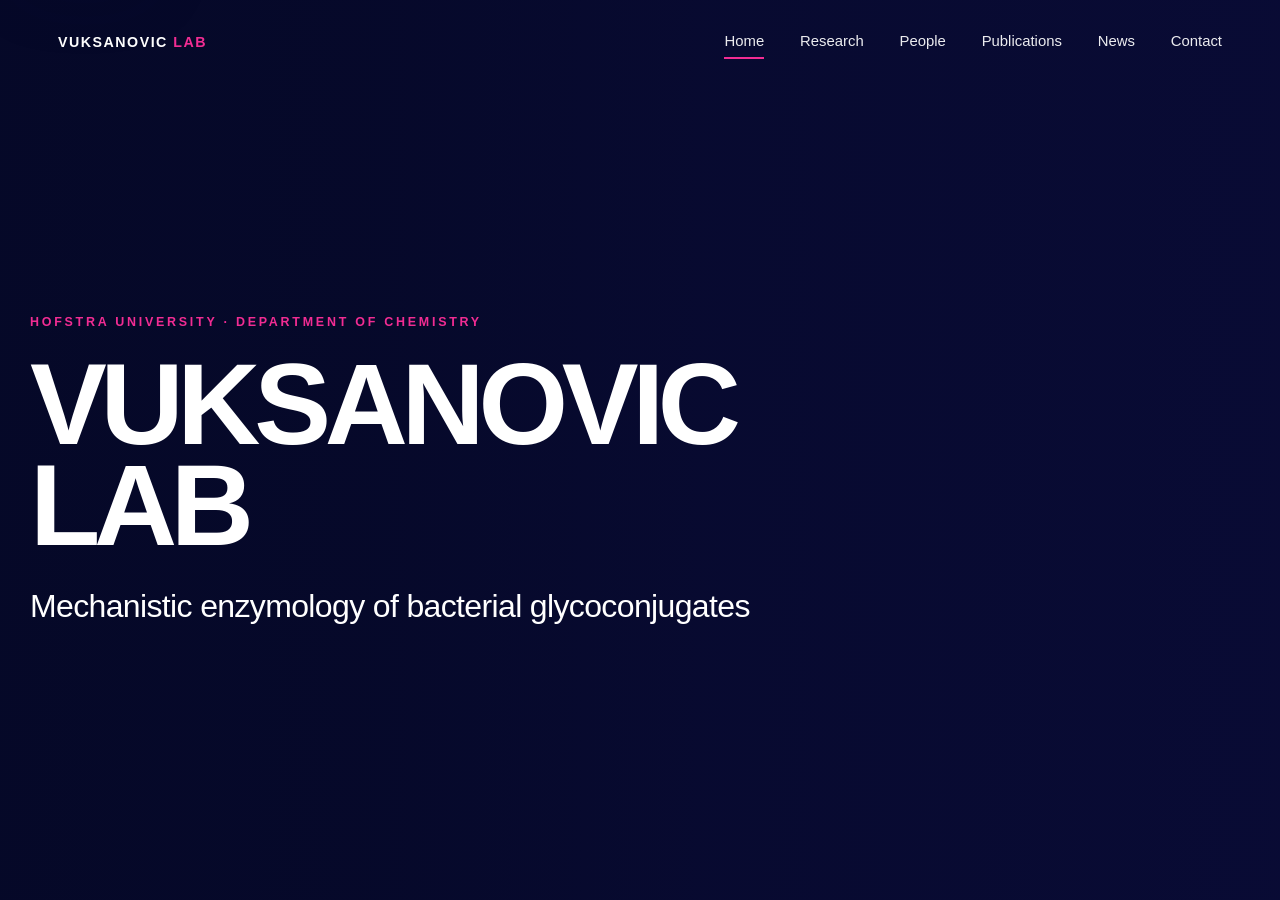
==== commit b82efce1: "Remove extra homepage descriptor line" ====
--- a/index.html
+++ b/index.html
@@ -2,6 +2,6 @@
 <a class="skip-link" href="#main">Skip to content</a>
 <header class="site-header"><nav class="nav" aria-label="Primary"><a class="brand" href="index.html">VUKSANOVIC <span>LAB</span></a><button class="menu-toggle" aria-label="Open menu" aria-expanded="false"><svg viewBox="0 0 24 24" aria-hidden="true"><path d="M4 7h16M4 12h16M4 17h16" fill="none" stroke="currentColor" stroke-width="2" stroke-linecap="round"/></svg></button><div class="nav-links"><a class="active" href="index.html">Home</a><a href="research.html">Research</a><a href="people.html">People</a><a href="publications.html">Publications</a><a href="news.html">News</a><a href="contact.html">Contact</a></div></nav></header>
 <main id="main">
-<section class="hero home-hero"><div class="hero-bg" aria-hidden="true"></div><div class="hero-inner"><p class="eyebrow">Hofstra University · Department of Chemistry</p><h1>VUKSANOVIC<br>LAB</h1><p class="hero-subtitle">Mechanistic enzymology of bacterial glycoconjugates</p><p class="hero-meta">Glycosyltransferases · nucleotide sugars · cell-envelope chemistry</p></div></section>
+<section class="hero home-hero"><div class="hero-bg" aria-hidden="true"></div><div class="hero-inner"><p class="eyebrow">Hofstra University · Department of Chemistry</p><h1>VUKSANOVIC<br>LAB</h1><p class="hero-subtitle">Mechanistic enzymology of bacterial glycoconjugates</p></div></section>
 </main>
 <script src="script.js"></script></body></html>
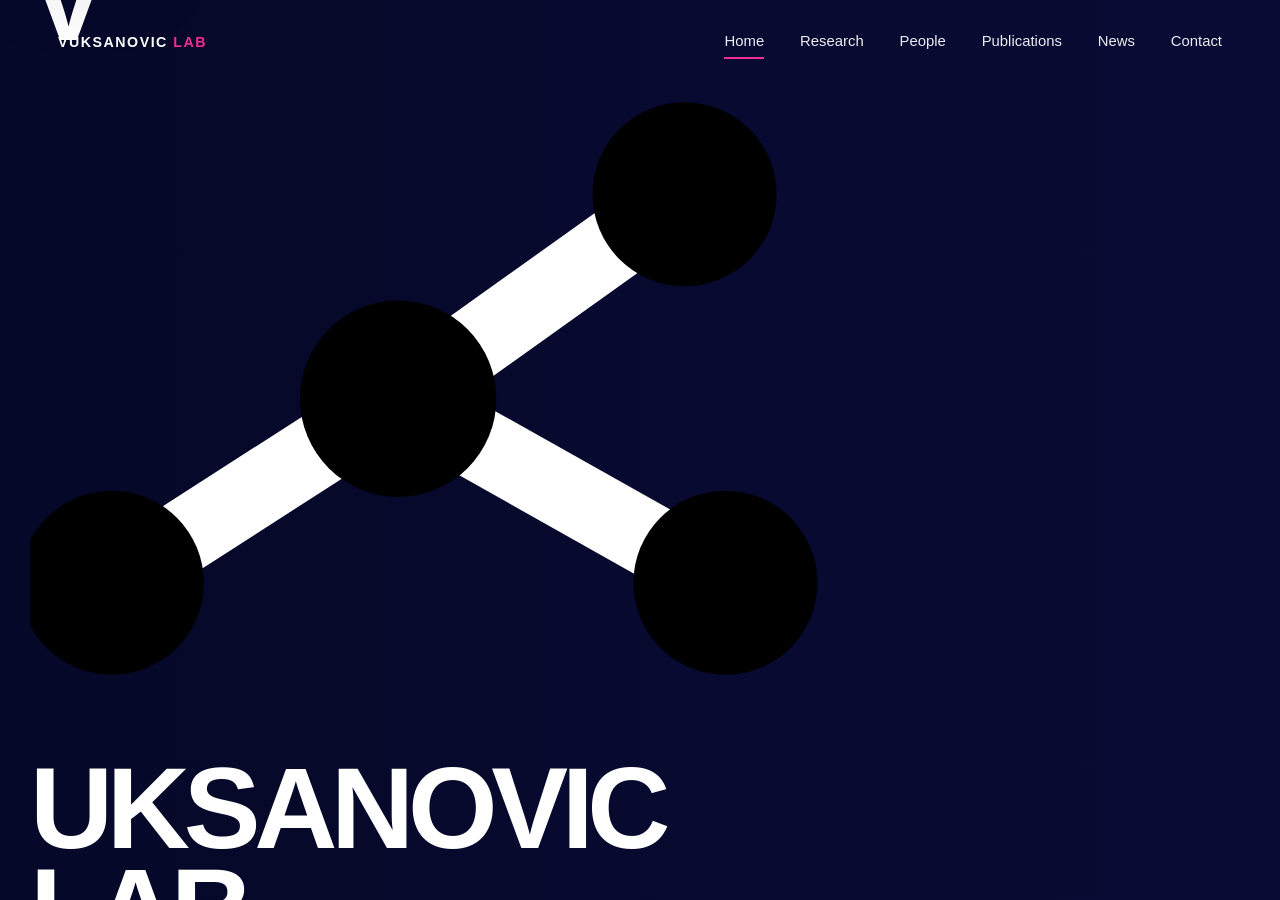
==== commit f72575fc: "Add glycan branch to homepage V" ====
--- a/index.html
+++ b/index.html
@@ -2,6 +2,6 @@
 <a class="skip-link" href="#main">Skip to content</a>
 <header class="site-header"><nav class="nav" aria-label="Primary"><a class="brand" href="index.html">VUKSANOVIC <span>LAB</span></a><button class="menu-toggle" aria-label="Open menu" aria-expanded="false"><svg viewBox="0 0 24 24" aria-hidden="true"><path d="M4 7h16M4 12h16M4 17h16" fill="none" stroke="currentColor" stroke-width="2" stroke-linecap="round"/></svg></button><div class="nav-links"><a class="active" href="index.html">Home</a><a href="research.html">Research</a><a href="people.html">People</a><a href="publications.html">Publications</a><a href="news.html">News</a><a href="contact.html">Contact</a></div></nav></header>
 <main id="main">
-<section class="hero home-hero"><div class="hero-bg" aria-hidden="true"></div><div class="hero-inner"><p class="eyebrow">Hofstra University · Department of Chemistry</p><h1>VUKSANOVIC<br>LAB</h1><p class="hero-subtitle">Mechanistic enzymology of bacterial glycoconjugates</p></div></section>
+<section class="hero home-hero"><div class="hero-bg" aria-hidden="true"></div><div class="hero-inner"><p class="eyebrow">Hofstra University · Department of Chemistry</p><h1><span class="glycan-v"><span class="v-letter">V</span><svg class="glycan-branch" viewBox="0 0 44 34" aria-hidden="true" focusable="false"><path d="M4 26 L18 17 M18 17 L32 7 M18 17 L34 26" fill="none" stroke="currentColor" stroke-width="3.6" stroke-linecap="round" stroke-linejoin="round"/><circle cx="4" cy="26" r="4.5"/><circle cx="18" cy="17" r="4.8"/><circle cx="32" cy="7" r="4.5"/><circle cx="34" cy="26" r="4.5"/></svg></span>UKSANOVIC<br>LAB</h1><p class="hero-subtitle">Mechanistic enzymology of bacterial glycoconjugates</p></div></section>
 </main>
 <script src="script.js"></script></body></html>
--- a/home.css
+++ b/home.css
@@ -1,6 +1,6 @@
 html, body.home-page { height:100%; overflow:hidden; background:#090b35; }
-body.home-page main { height:100svh; overflow:hidden; }
-body.home-page .home-hero { height:100svh; min-height:100svh; }
+body.home-page main { height:100dvh; overflow:hidden; }
+body.home-page .home-hero { height:100dvh; min-height:100dvh; }
 body.home-page .hero::after { display:none; }
 body.home-page .hero-inner { padding:110px 0 72px; }
 body.home-page .hero-bg { transform:none; }
@@ -8,12 +8,27 @@
   body.home-page .hero-inner{padding:96px 0 48px}
   body.home-page .hero h1{font-size:clamp(3.6rem,8vw,6.8rem)}
   body.home-page .hero-subtitle{margin-top:1.25rem;font-size:clamp(1.1rem,2vw,1.65rem)}
-  body.home-page .hero-meta{margin-top:.8rem;font-size:.92rem}
   body.home-page .eyebrow{margin-bottom:.9rem}
 }
 @media (max-width:860px){
-  body.home-page .hero-inner{padding:92px 0 46px}
-  body.home-page .hero h1{font-size:clamp(3.2rem,17vw,5.8rem)}
-  body.home-page .hero-subtitle{margin-top:1.35rem}
-  body.home-page .hero-meta{margin-top:.9rem}
+  html,body.home-page{height:100dvh;min-height:100dvh}
+  body.home-page main{height:100dvh;min-height:100dvh}
+  body.home-page .home-hero{height:100dvh;min-height:100dvh;align-items:flex-end}
+  body.home-page .hero-bg{
+    background-image:linear-gradient(180deg,rgba(5,8,39,.28) 0%,rgba(5,8,39,.35) 34%,rgba(5,8,39,.88) 76%,rgba(5,8,39,.97) 100%),url('https://static.wixstatic.com/media/f7b868_eec6115612794b22b2e714ac04f7f9d2~mv2.png');
+    background-position:66% center;
+  }
+  body.home-page .hero-inner{
+    width:calc(100% - 40px);
+    padding:0 0 max(46px,calc(env(safe-area-inset-bottom) + 28px));
+    margin:0 auto;
+  }
+  body.home-page .eyebrow{font-size:.68rem;letter-spacing:.16em;margin-bottom:.85rem}
+  body.home-page .hero h1{font-size:clamp(3rem,13.8vw,4.25rem);line-height:.9;letter-spacing:-.045em;max-width:100%}
+  body.home-page .hero-subtitle{font-size:clamp(1.05rem,5vw,1.35rem);line-height:1.2;margin-top:1.15rem;max-width:19rem}
 }
+@media (max-width:390px){
+  body.home-page .hero-inner{width:calc(100% - 32px)}
+  body.home-page .hero h1{font-size:clamp(2.75rem,13.2vw,3.35rem)}
+  body.home-page .hero-subtitle{font-size:1.02rem;max-width:17rem}
+}
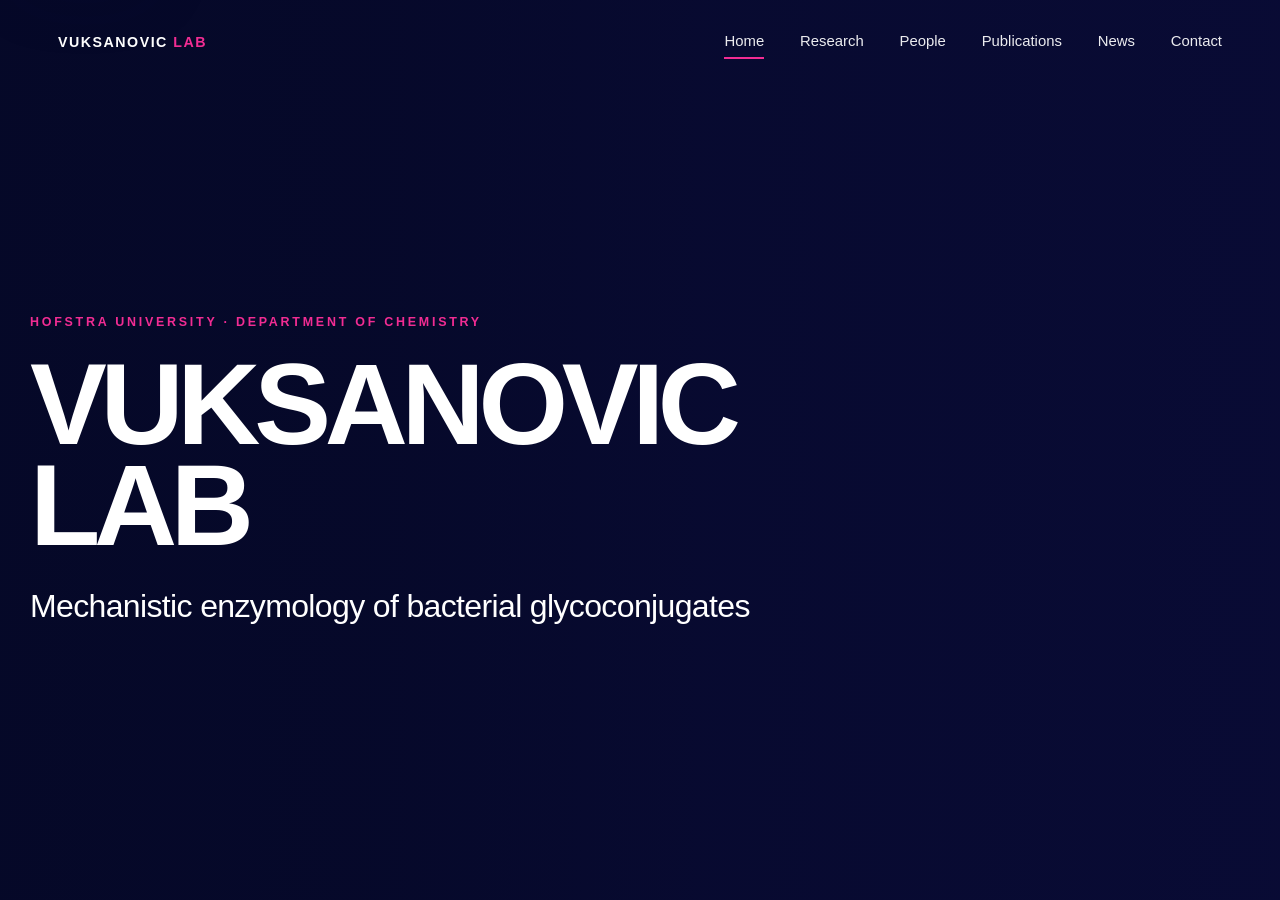
==== commit f7bf8b7e: "Revert broken homepage glycan wordmark" ====
--- a/index.html
+++ b/index.html
@@ -2,6 +2,6 @@
 <a class="skip-link" href="#main">Skip to content</a>
 <header class="site-header"><nav class="nav" aria-label="Primary"><a class="brand" href="index.html">VUKSANOVIC <span>LAB</span></a><button class="menu-toggle" aria-label="Open menu" aria-expanded="false"><svg viewBox="0 0 24 24" aria-hidden="true"><path d="M4 7h16M4 12h16M4 17h16" fill="none" stroke="currentColor" stroke-width="2" stroke-linecap="round"/></svg></button><div class="nav-links"><a class="active" href="index.html">Home</a><a href="research.html">Research</a><a href="people.html">People</a><a href="publications.html">Publications</a><a href="news.html">News</a><a href="contact.html">Contact</a></div></nav></header>
 <main id="main">
-<section class="hero home-hero"><div class="hero-bg" aria-hidden="true"></div><div class="hero-inner"><p class="eyebrow">Hofstra University · Department of Chemistry</p><h1><span class="glycan-v"><span class="v-letter">V</span><svg class="glycan-branch" viewBox="0 0 44 34" aria-hidden="true" focusable="false"><path d="M4 26 L18 17 M18 17 L32 7 M18 17 L34 26" fill="none" stroke="currentColor" stroke-width="3.6" stroke-linecap="round" stroke-linejoin="round"/><circle cx="4" cy="26" r="4.5"/><circle cx="18" cy="17" r="4.8"/><circle cx="32" cy="7" r="4.5"/><circle cx="34" cy="26" r="4.5"/></svg></span>UKSANOVIC<br>LAB</h1><p class="hero-subtitle">Mechanistic enzymology of bacterial glycoconjugates</p></div></section>
+<section class="hero home-hero"><div class="hero-bg" aria-hidden="true"></div><div class="hero-inner"><p class="eyebrow">Hofstra University · Department of Chemistry</p><h1>VUKSANOVIC<br>LAB</h1><p class="hero-subtitle">Mechanistic enzymology of bacterial glycoconjugates</p></div></section>
 </main>
 <script src="script.js"></script></body></html>
--- a/home.css
+++ b/home.css
@@ -4,6 +4,10 @@
 body.home-page .hero::after { display:none; }
 body.home-page .hero-inner { padding:110px 0 72px; }
 body.home-page .hero-bg { transform:none; }
+body.home-page .glycan-v{position:relative;display:inline-block;color:inherit}
+body.home-page .v-letter{position:relative;z-index:1}
+body.home-page .glycan-branch{position:absolute;width:.46em;height:.36em;left:.68em;top:-.16em;color:#f22c93;overflow:visible;filter:drop-shadow(0 0 .055em rgba(242,44,147,.35));pointer-events:none}
+body.home-page .glycan-branch circle{fill:#f22c93;stroke:#090b35;stroke-width:1.6}
 @media (max-height:700px) and (min-width:861px){
   body.home-page .hero-inner{padding:96px 0 48px}
   body.home-page .hero h1{font-size:clamp(3.6rem,8vw,6.8rem)}
@@ -26,6 +30,7 @@
   body.home-page .eyebrow{font-size:.68rem;letter-spacing:.16em;margin-bottom:.85rem}
   body.home-page .hero h1{font-size:clamp(3rem,13.8vw,4.25rem);line-height:.9;letter-spacing:-.045em;max-width:100%}
   body.home-page .hero-subtitle{font-size:clamp(1.05rem,5vw,1.35rem);line-height:1.2;margin-top:1.15rem;max-width:19rem}
+  body.home-page .glycan-branch{width:.43em;height:.34em;left:.66em;top:-.13em}
 }
 @media (max-width:390px){
   body.home-page .hero-inner{width:calc(100% - 32px)}
